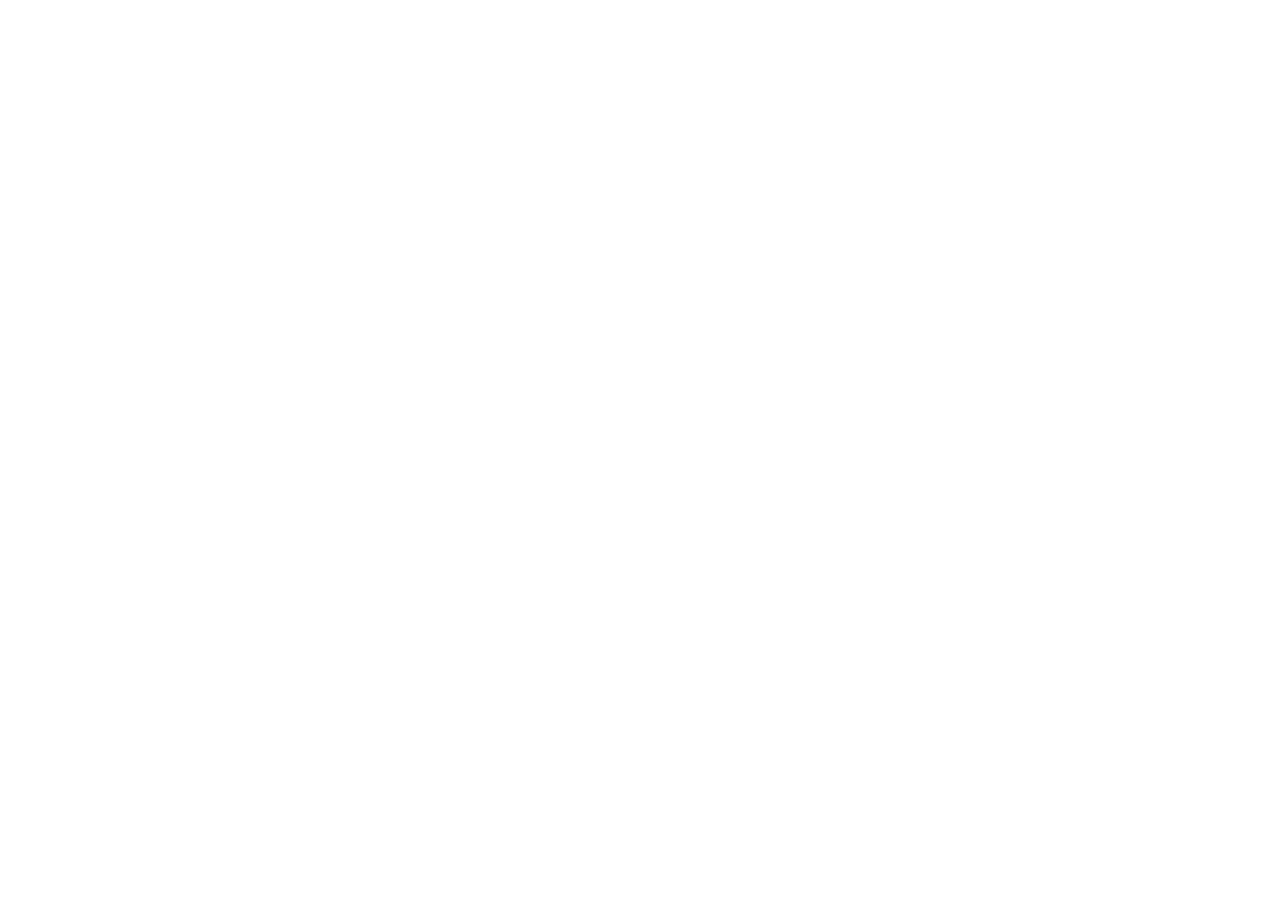
==== index.html @ 8d6435ec "First Commit" ====
<!DOCTYPE html>
<html lang="en">
<head>
    <meta charset="UTF-8">
    <meta name="viewport" content="width=device-width, initial-scale=1.0">
    <title>Document</title>
</head>
<body>
    
</body>
</html>
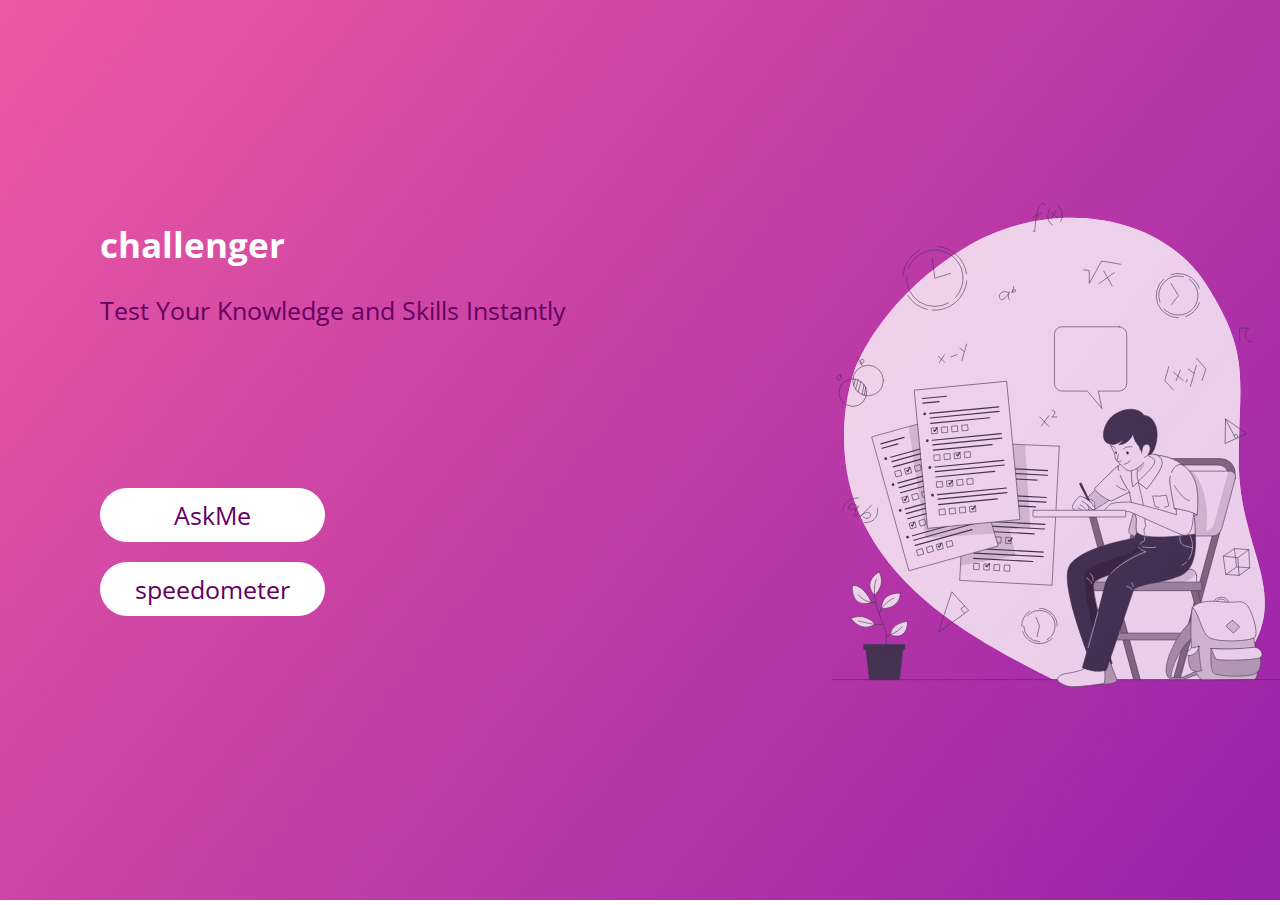
==== commit 1b52bba3: "adding header section" ====
--- a/index.html
+++ b/index.html
@@ -4,8 +4,25 @@
     <meta charset="UTF-8">
     <meta name="viewport" content="width=device-width, initial-scale=1.0">
     <title>Document</title>
+    <link href="https://fonts.googleapis.com/css2?family=Open+Sans:ital,wght@0,300;0,400;0,600;0,700;0,800;1,300;1,400;1,600;1,700;1,800&display=swap" rel="stylesheet">
+    <link rel="stylesheet" href="css/style.css">
 </head>
 <body>
-    
+    <header>
+        <div class="main">
+            <img class="bg_header" src="img/bg-header.jpg" alt="no image" width="100%">  
+            <img class="bg_over_header" src="img/bg-header-over.svg" alt="no image" width="35%">  
+            
+            <div class="title">
+                <h1>challenger</h1>
+                <p>Test Your Knowledge and Skills Instantly</p>
+            </div>
+
+            <div class="buttons">
+                <a href="#">AskMe</a>
+                <a href="#">speedometer</a>
+            </div>
+        </div>
+    </header>
 </body>
 </html>--- a/css/style.css
+++ b/css/style.css
@@ -0,0 +1,53 @@
+body{
+    font-family: 'Open Sans', sans-serif;
+    margin: 0;
+    padding: 0;
+}
+
+header .main{
+    height: 100vh;
+}
+
+.bg_header{
+    height: 100vh;
+}
+
+.bg_over_header{
+    position: absolute;
+    right: 0px;
+    top: 22.5%;
+}
+
+.title{
+    position: absolute;
+    left: 100px;
+    top: 22%;
+}
+
+.title h1{
+    font-size: 35px;
+    color: #fff;
+}
+
+.title p{
+    font-size: 25px;
+    color: #650061;
+}
+
+.buttons{
+    position: absolute;
+    left: 100px;
+    top: 52%;
+}
+
+.buttons a{
+    text-decoration: none;
+    color: #650061;
+    background-color: #fff;
+    border-radius: 30px;
+    margin: 20px 0px 15px 0px;
+    padding: 10px 35px;
+    display: block;
+    text-align: center;
+    font-size: 25px;
+}
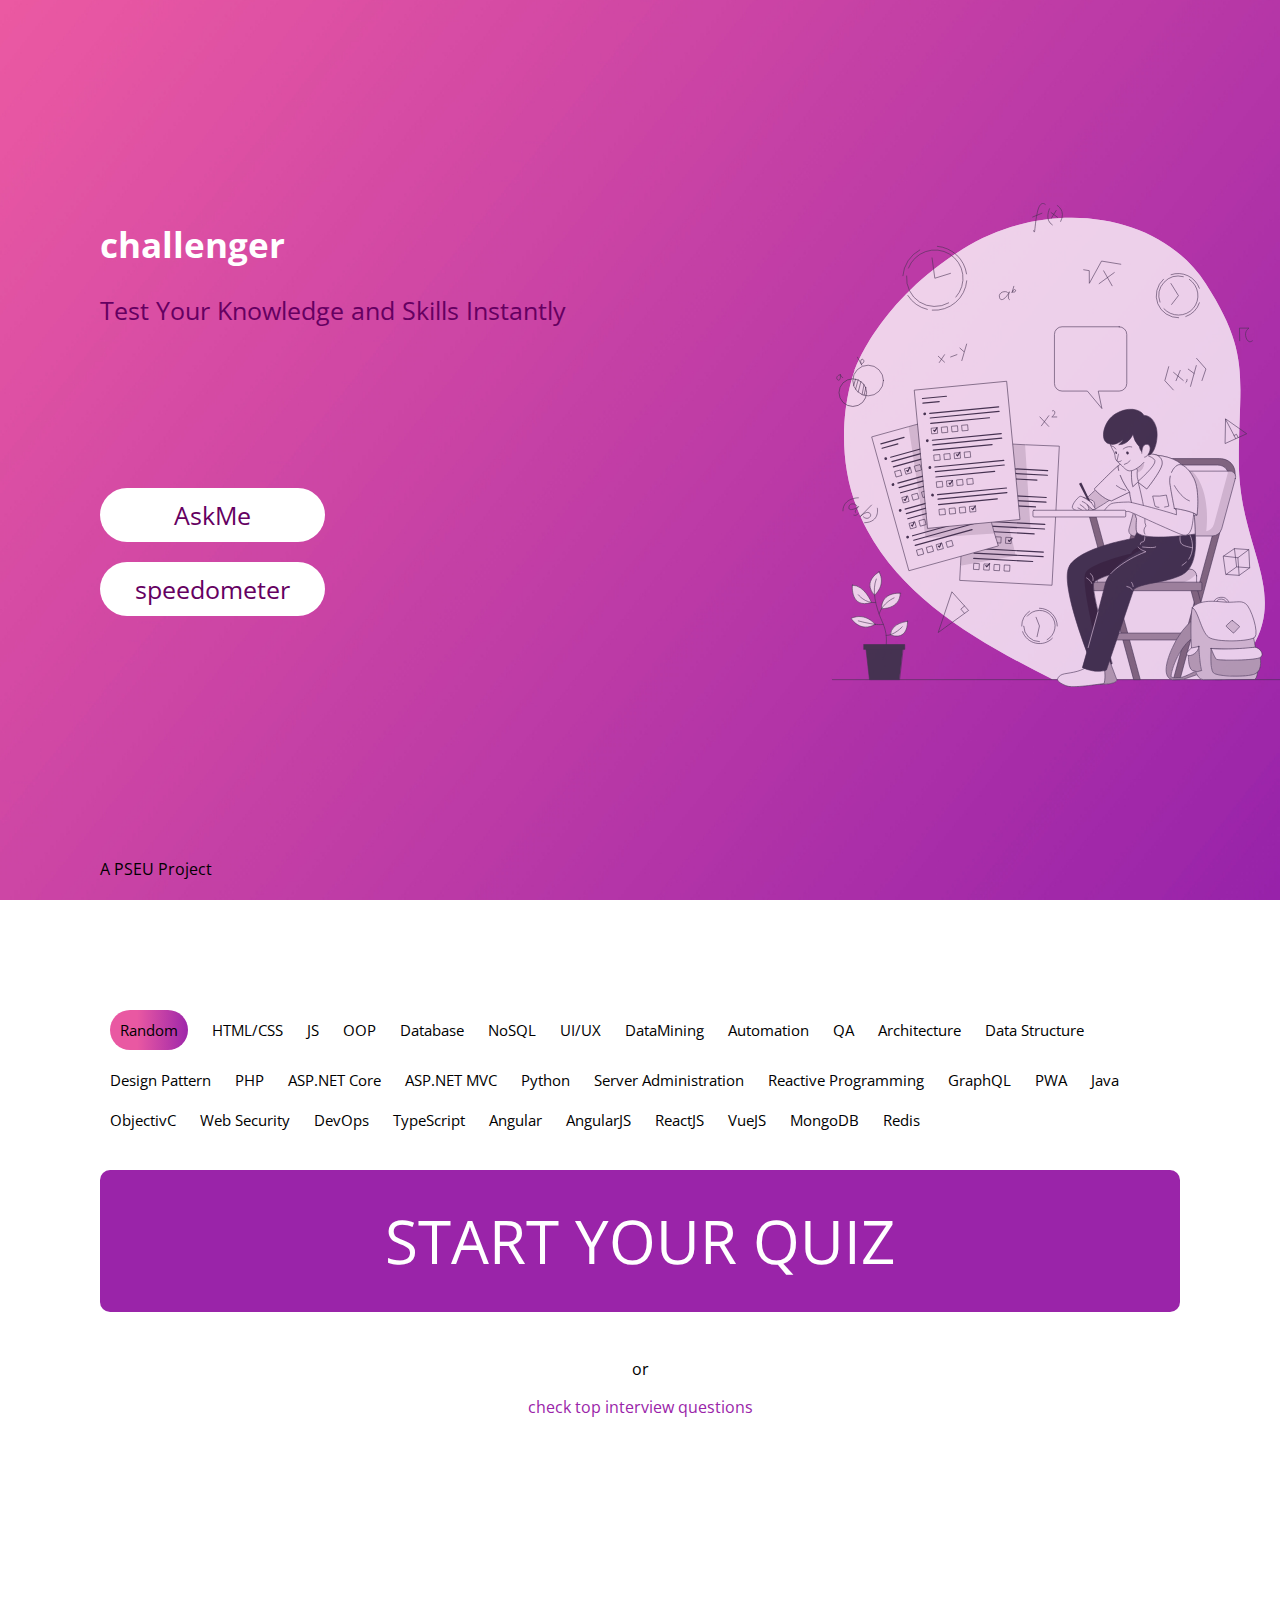
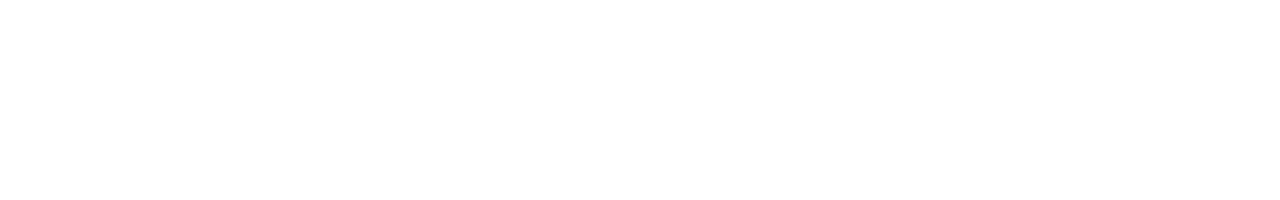
==== commit 4f68857a: "adding second section" ====
--- a/index.html
+++ b/index.html
@@ -22,7 +22,55 @@
                 <a href="#">AskMe</a>
                 <a href="#">speedometer</a>
             </div>
+            <span id="span">A PSEU Project</span>
         </div>
     </header>
+    
+    <section>
+        <div class="section1">
+            <div class="click_button">
+                <a id="random" href="">Random</a>
+                <a href="">HTML/CSS</a>
+                <a href="">JS</a>
+                <a href="">OOP</a>
+                <a href="">Database</a>
+                <a href="">NoSQL</a>
+                <a href="">UI/UX</a>
+                <a href="">DataMining</a>
+                <a href="">Automation</a>
+                <a href="">QA</a>
+                <a href="">Architecture</a>
+                <a href="">Data Structure</a>
+                <a href="">Design Pattern</a>
+                <a href="">PHP</a>
+                <a href="">ASP.NET Core</a>
+                <a href="">ASP.NET MVC</a>
+                <a href="">Python</a>
+                <a href="">Server Administration</a>
+                <a href="">Reactive Programming</a>
+                <a href="">GraphQL</a>
+                <a href="">PWA</a>
+                <a href="">Java</a>
+                <a href="">ObjectivC</a>
+                <a href="">Web Security</a>
+                <a href="">DevOps</a>
+                <a href="">TypeScript</a>
+                <a href="">Angular</a>
+                <a href="">AngularJS</a>
+                <a href="">ReactJS</a>
+                <a href="">VueJS</a>
+                <a href="">MongoDB</a>
+                <a href="">Redis</a>
+            </div>
+            <div class="start_button">
+                <a href="">start your quiz</a>
+            </div>
+            <div class="check_button">
+                <p>or</p>
+                <a href="">check top interview questions</a>
+            </div>
+        </div>
+    </section>
+
 </body>
 </html>--- a/css/style.css
+++ b/css/style.css
@@ -4,7 +4,7 @@
     padding: 0;
 }
 
-header .main{
+header{
     height: 100vh;
 }
 
@@ -50,4 +50,65 @@
     display: block;
     text-align: center;
     font-size: 25px;
+    transition: 0.5s;
 }
+
+.buttons a:hover{
+    color: #fff;
+    background-color: #650061;
+}
+
+#span{
+    position: absolute;
+    left: 100px;
+    bottom: 20px;
+}
+
+section{
+    height: 100vh;
+}
+.section1{
+    padding: 100px;
+}
+
+#random{
+    background: #E958A2;
+    background: linear-gradient(90deg, rgba(233,88,162,1) 35%, rgba(158,39,170,1) 100%);
+    padding: 10px;
+    border-radius: 30px;
+}
+
+.click_button a{
+    display: inline-block;
+    text-decoration: none;
+    color: #000;
+    margin: 10px 10px 10px 10px;
+    font-size: 15px;
+    transition: 0.4s;
+}
+
+.start_button{
+    padding: 30px 0px 30px 0px;
+}
+
+.start_button a{
+    text-decoration: none;
+    background-color: #9A24A9;
+    color: #fff;
+    border-radius: 10px;
+    display: block;
+    text-align: center;
+    padding: 30px 0px 30px 0px;
+    text-transform: uppercase;
+    font-size: 60px;
+    transition: 0.4s;
+}
+
+.check_button{
+    text-align: center;
+}
+
+.check_button a{
+    color: #9A24A9;
+    text-decoration: none;
+}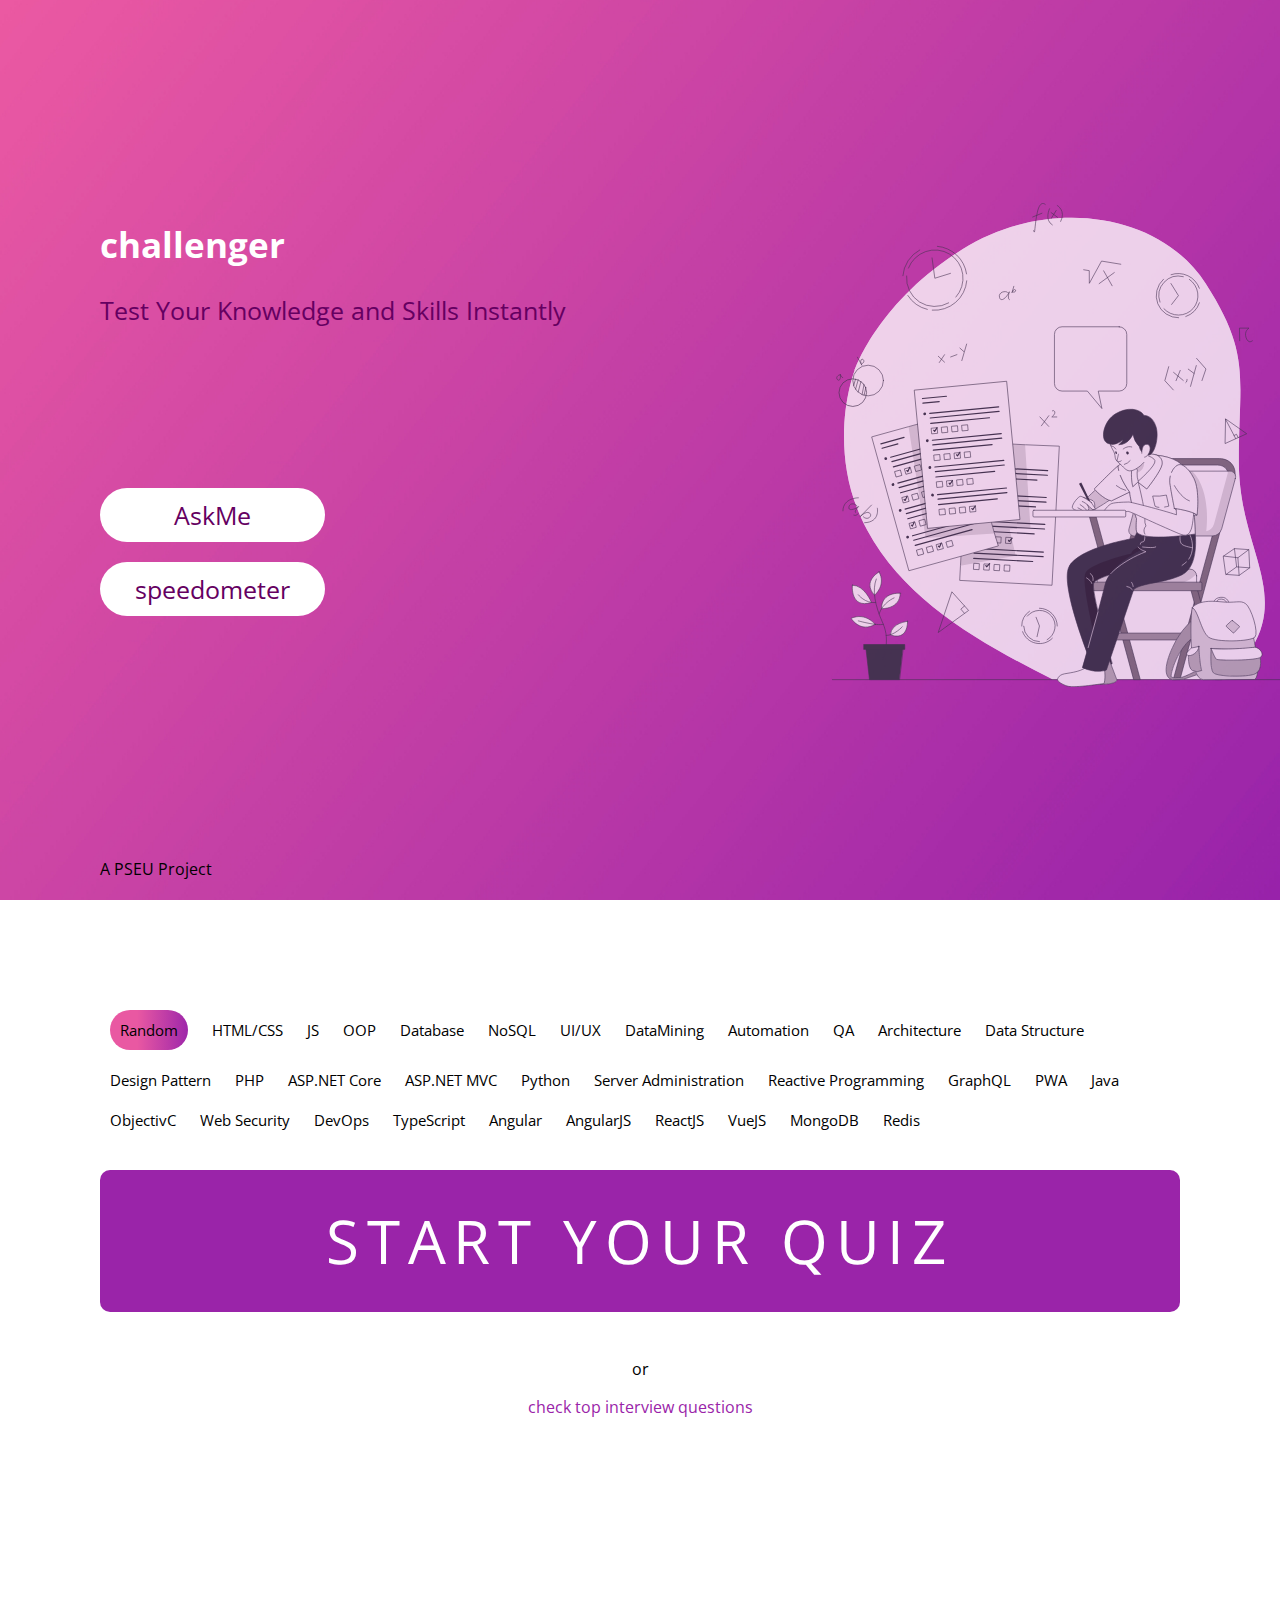
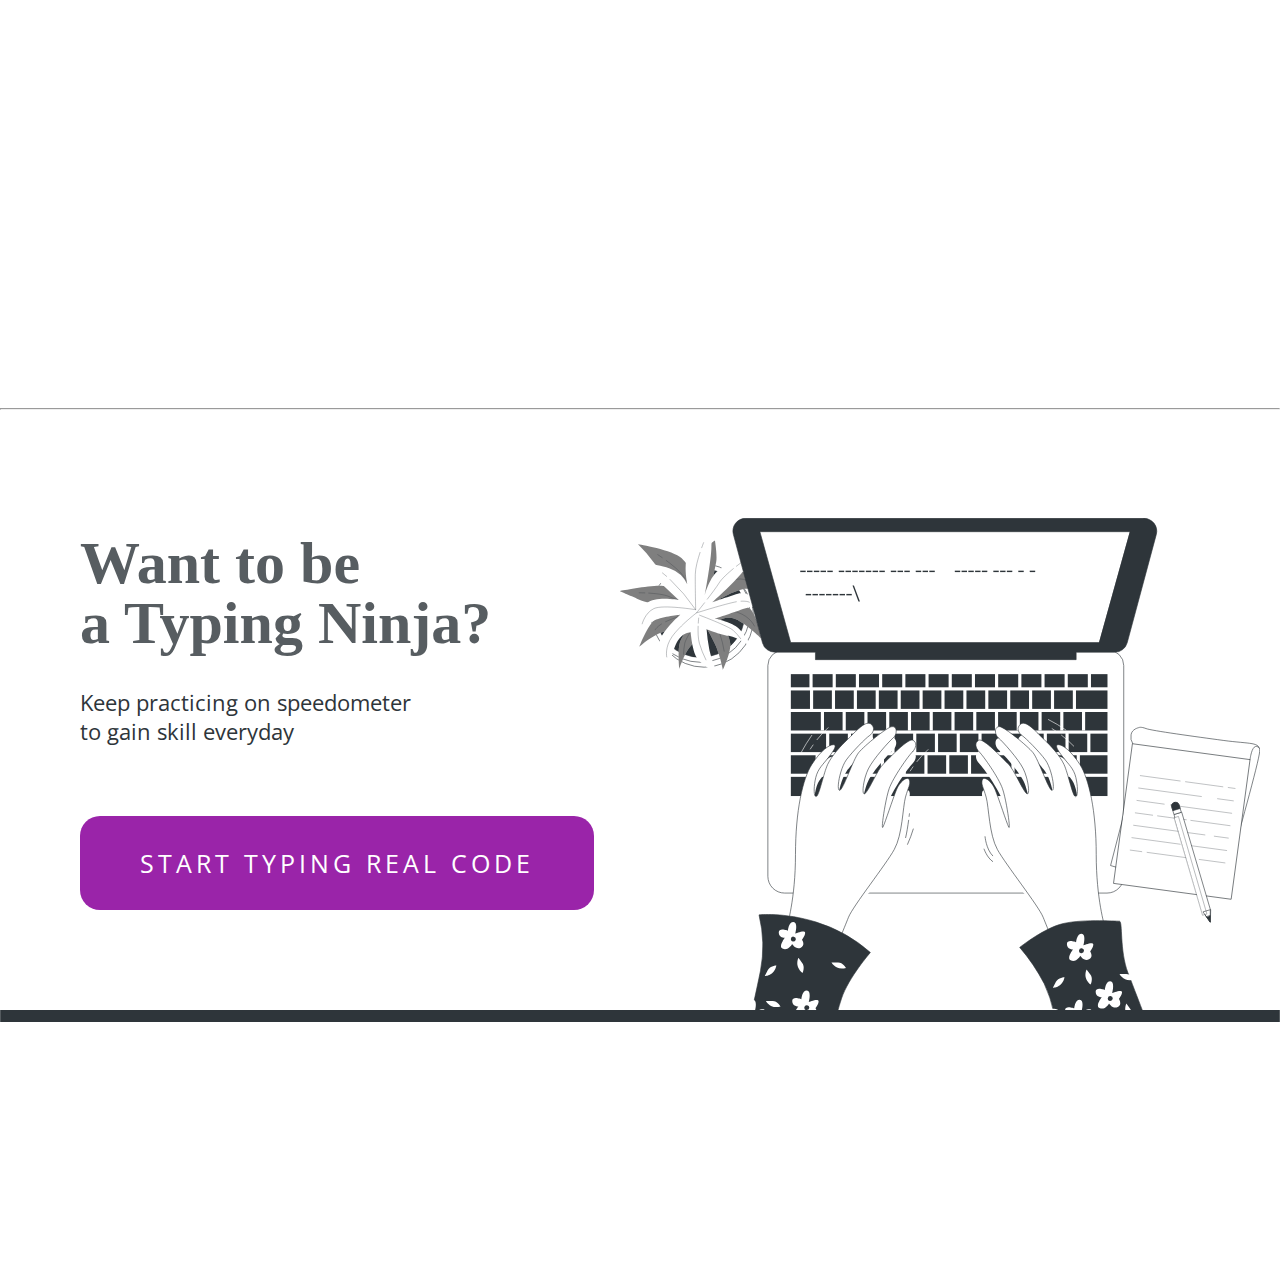
==== commit 026a2b74: "adding section 2" ====
--- a/index.html
+++ b/index.html
@@ -19,15 +19,15 @@
             </div>
 
             <div class="buttons">
-                <a href="#">AskMe</a>
-                <a href="#">speedometer</a>
+                <a href="#section1">AskMe</a>
+                <a href="#section2">speedometer</a>
             </div>
             <span id="span">A PSEU Project</span>
         </div>
     </header>
     
     <section>
-        <div class="section1">
+        <div class="section1" id="section1">
             <div class="click_button">
                 <a id="random" href="">Random</a>
                 <a href="">HTML/CSS</a>
@@ -72,5 +72,26 @@
         </div>
     </section>
 
+    <hr>
+    
+    <section>
+        <div class="section2" id="section2">
+            <img class="img_section2" src="./img/img-section2.svg" alt="no image found" width="50%">
+            <div class="text">
+                <div class="title_section2">
+                    <p>Want to be</p>
+                    <p>a Typing Ninja?</p>
+                </div>
+                <div class="paragraph">
+                    <p>Keep practicing on speedometer</p>
+                    <p>to gain skill everyday</p>
+                </div>
+                <div class="botton_section2">
+                    <a href="">start typing real code</a>
+                </div>
+            </div>
+            <img class="bg_down" src="./img/Rectangle.svg" alt="no image found" width="100%">
+        </div>
+    </section>
 </body>
 </html>--- a/css/style.css
+++ b/css/style.css
@@ -2,6 +2,10 @@
     font-family: 'Open Sans', sans-serif;
     margin: 0;
     padding: 0;
+}
+
+html{
+    scroll-behavior: smooth;
 }
 
 header{
@@ -64,10 +68,8 @@
     bottom: 20px;
 }
 
-section{
+.section1{
     height: 100vh;
-}
-.section1{
     padding: 100px;
 }
 
@@ -102,6 +104,7 @@
     text-transform: uppercase;
     font-size: 60px;
     transition: 0.4s;
+    letter-spacing: 7.9px;
 }
 
 .check_button{
@@ -111,4 +114,64 @@
 .check_button a{
     color: #9A24A9;
     text-decoration: none;
+}
+
+.section2{
+    height: 85vh;
+    padding: 100px 0px 0px 0px;
+}
+
+.img_section2{
+    float: right;
+    padding-right: 20px;
+    margin-bottom: -22px;
+}
+
+.text{
+    float: left;
+    padding-left: 80px;
+}
+
+.title_section2 p{
+    font: normal normal bold 85px/90px Sitka Display;
+    color: #2E353A;
+    font-size: 60px;
+    padding: 0;
+    margin: 0px 0px -30px 0px;
+    opacity: 0.8;
+}
+
+.title_section2 h1{
+    font: normal normal bold 85px/90px Sitka Display;
+    color: #2E353A;
+    font-size: 60px;
+    padding: 0;
+    /* margin: 0px 0px -10px 0px; */
+    opacity: 0.8;
+}
+
+.paragraph{
+    margin-top: 50px;
+}
+.paragraph p{
+    color: #2E353A;
+    padding: 0;
+    margin: 0;
+    font-size: 21.5px;
+}
+
+.botton_section2{
+    margin-top: 100px;   
+}
+
+.botton_section2 a{
+    text-decoration: none;
+    background-color: #9A24A9;
+    color: #fff;
+    border-radius: 20px;
+    padding: 30px 60px;
+    text-transform: uppercase;
+    font-size: 25px;
+    transition: 0.4s;
+    letter-spacing: 4px;
 }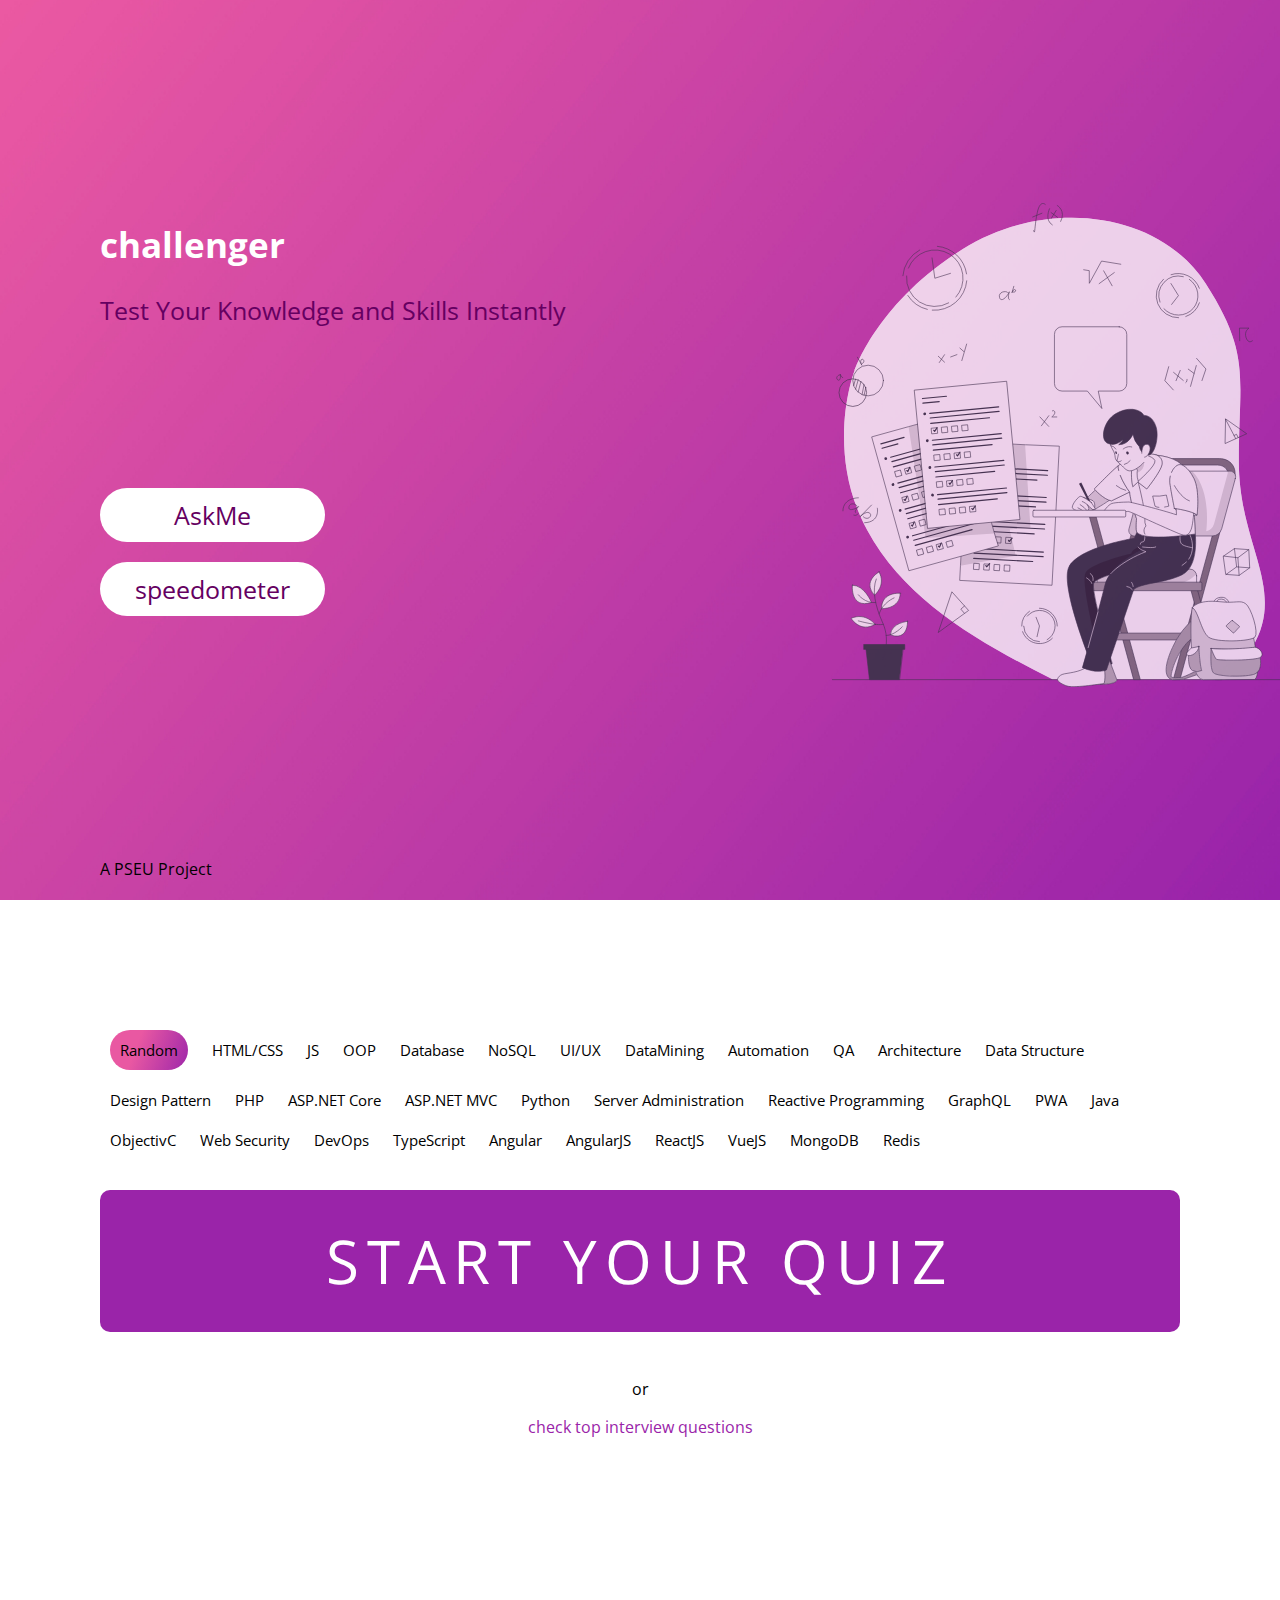
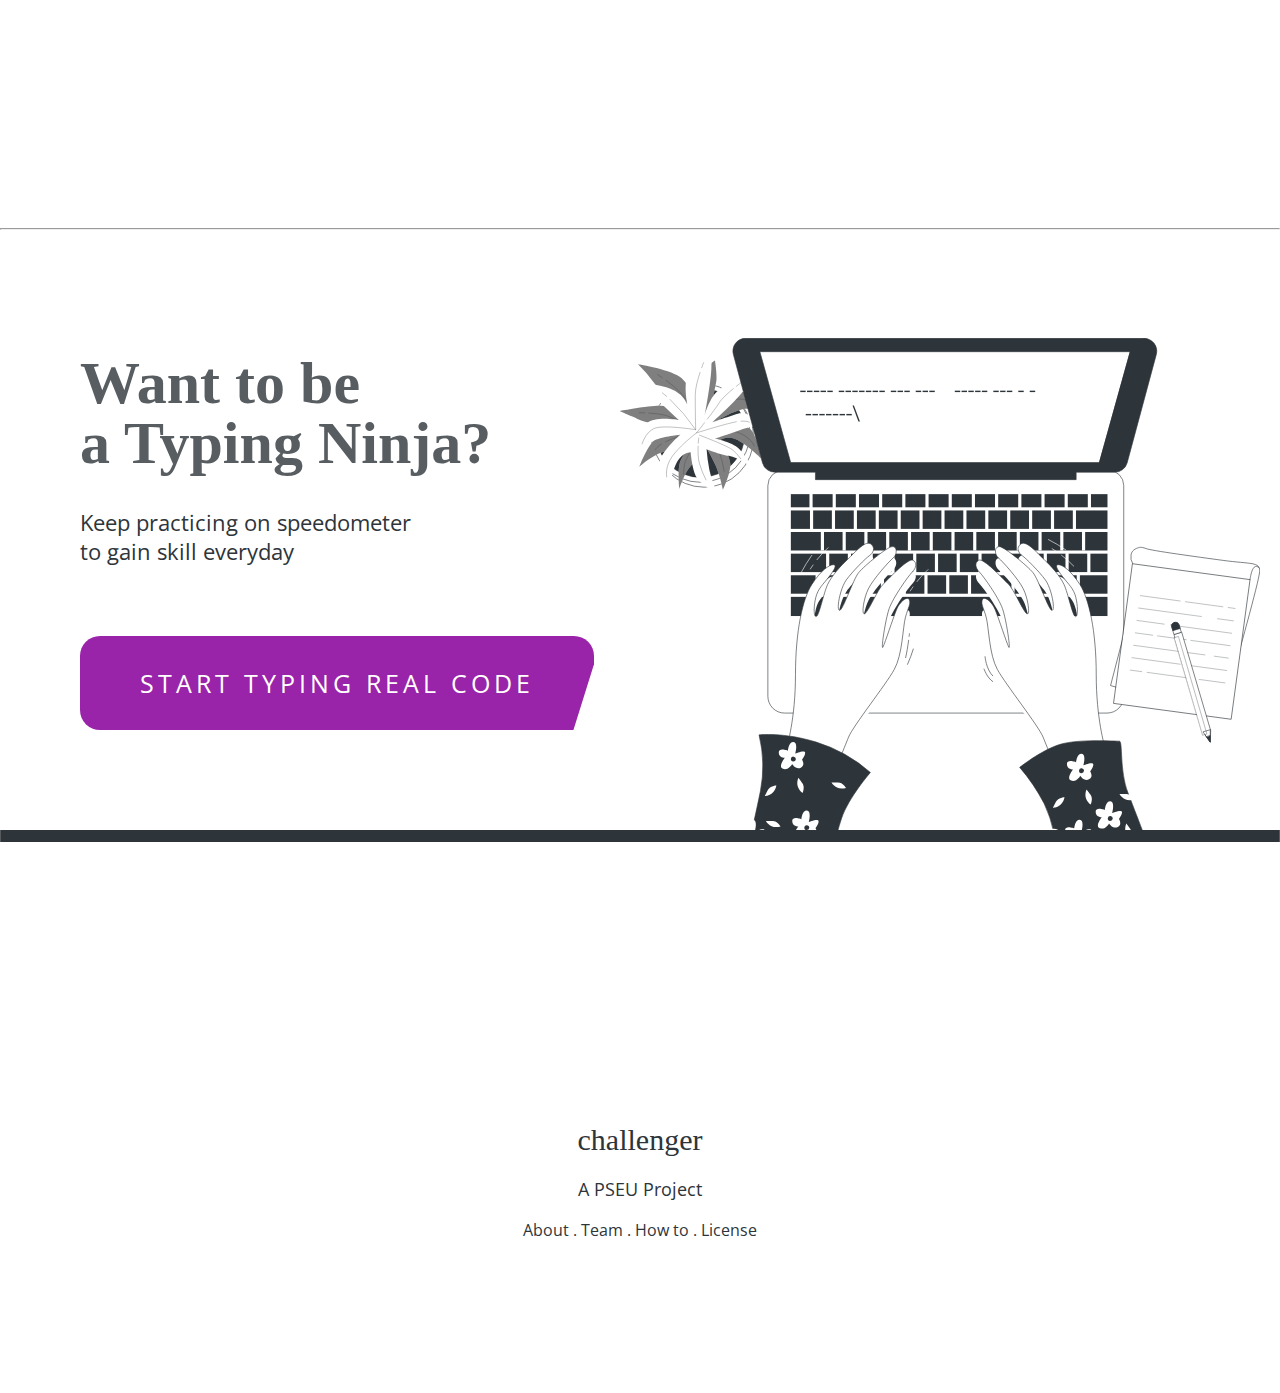
==== commit 7213a174: "adding the footer finally" ====
--- a/index.html
+++ b/index.html
@@ -93,5 +93,14 @@
             <img class="bg_down" src="./img/Rectangle.svg" alt="no image found" width="100%">
         </div>
     </section>
+
+    <footer>
+        <h1>challenger</h1>
+        <p>A PSEU Project</p>
+        <a href="">About .</a>
+        <a href="">Team .</a>
+        <a href="">How to .</a>
+        <a href="">License</a>
+    </footer>
 </body>
 </html>--- a/css/style.css
+++ b/css/style.css
@@ -69,13 +69,14 @@
 }
 
 .section1{
-    height: 100vh;
-    padding: 100px;
+    height: 100vh;  /*change this for 80vh*/   
+    padding: 120px 100px 100px 100px;
+    margin: 0px 0px -200px 0px;  /*you have to deactivate this one because it's designed for my screen */
 }
 
 #random{
     background: #E958A2;
-    background: linear-gradient(90deg, rgba(233,88,162,1) 35%, rgba(158,39,170,1) 100%);
+    background: linear-gradient(111deg, rgba(233,88,162,1) 35%, rgba(158,39,170,1) 100%);
     padding: 10px;
     border-radius: 30px;
 }
@@ -134,19 +135,21 @@
 
 .title_section2 p{
     font: normal normal bold 85px/90px Sitka Display;
+    font-weight: bold;
     color: #2E353A;
     font-size: 60px;
     padding: 0;
-    margin: 0px 0px -30px 0px;
+    margin: 0px 0px -30px 0px; /*for the space between the title*/
     opacity: 0.8;
 }
 
 .title_section2 h1{
     font: normal normal bold 85px/90px Sitka Display;
+    font-weight: bold;
     color: #2E353A;
     font-size: 60px;
     padding: 0;
-    /* margin: 0px 0px -10px 0px; */
+    /* margin: 0px 0px -10px 0px; */  
     opacity: 0.8;
 }
 
@@ -174,4 +177,26 @@
     font-size: 25px;
     transition: 0.4s;
     letter-spacing: 4px;
+    clip-path: polygon(0 0, 100% 0, 100% 30%, 96% 100%, 0 100%);
+}
+
+footer{
+    height: 30vh;
+    text-align: center;
+    color: #2E353A;
+}
+
+footer h1{
+    font-family: Sitka Display;
+    font-size: 30px;
+    font-weight: 50;
+}
+
+footer p{
+    font-size: 18px;
+}
+
+footer a{
+    text-decoration: none;
+    color: #2E353A;
 }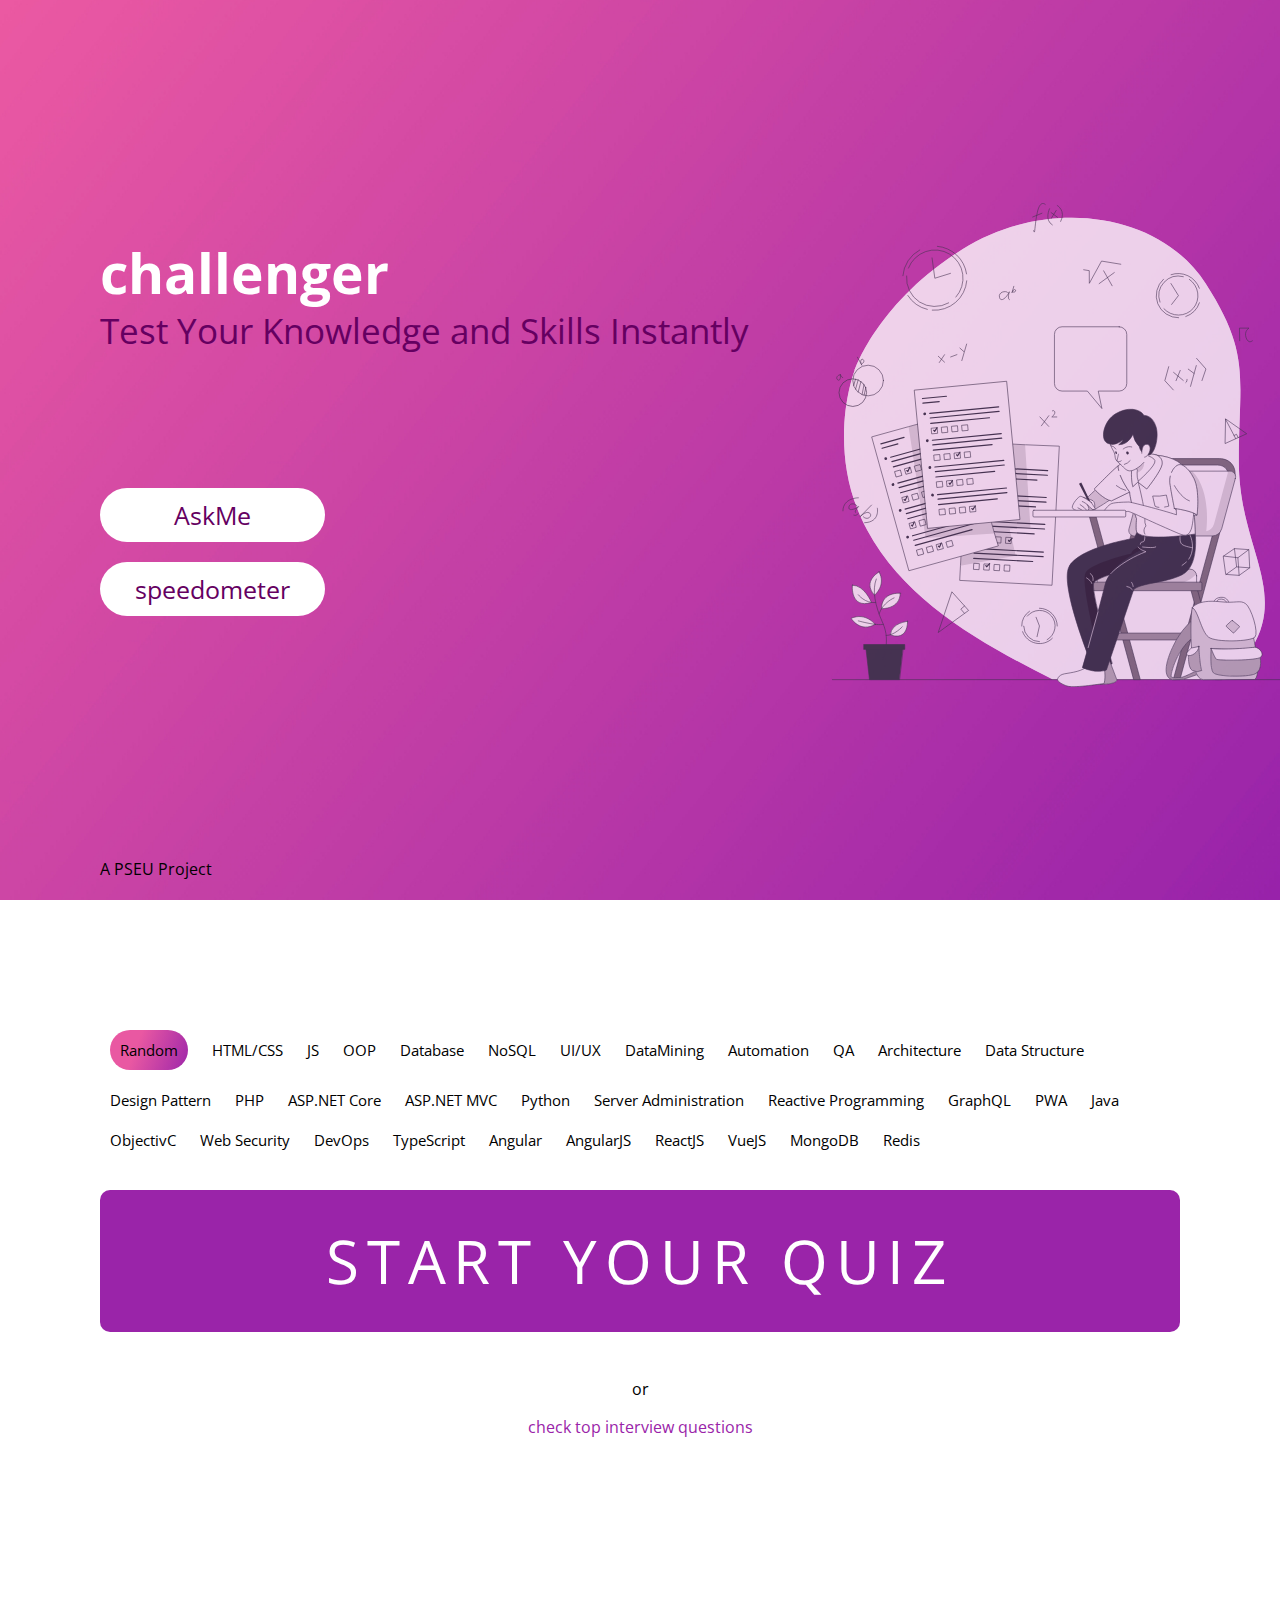
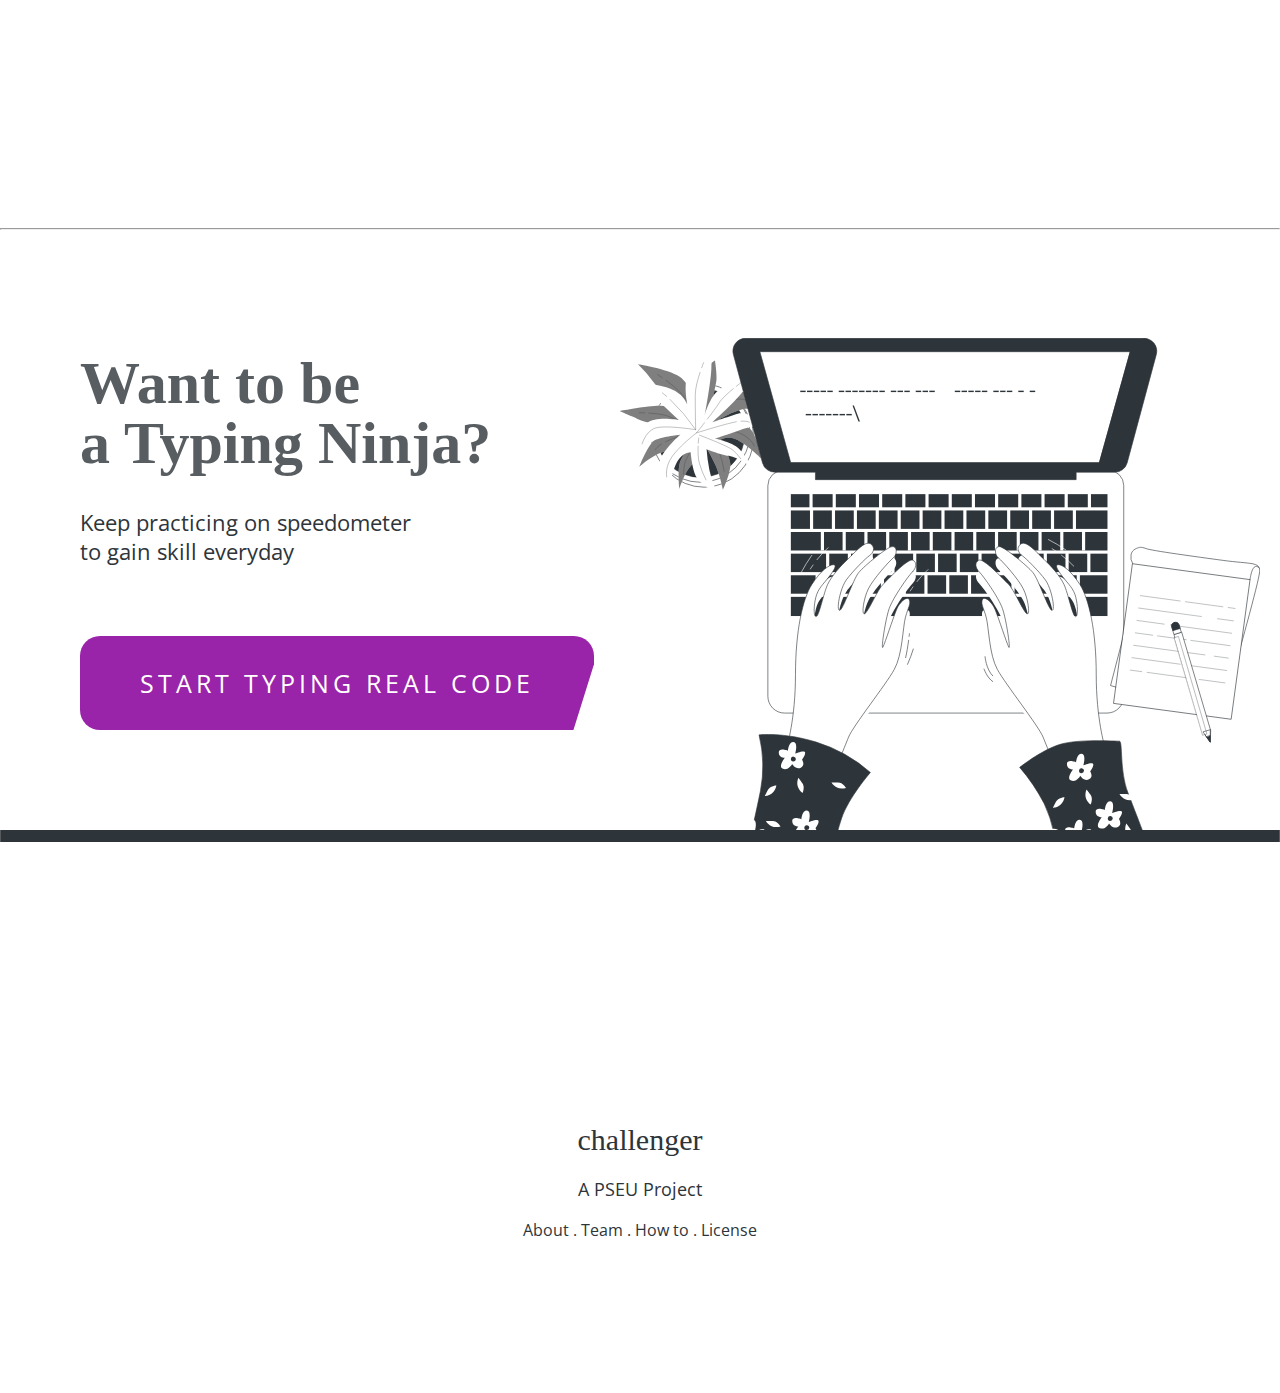
==== commit f8751eb9: "Finishing the design" ====
--- a/index.html
+++ b/index.html
@@ -1,18 +1,22 @@
 <!DOCTYPE html>
 <html lang="en">
+
 <head>
     <meta charset="UTF-8">
     <meta name="viewport" content="width=device-width, initial-scale=1.0">
     <title>Document</title>
-    <link href="https://fonts.googleapis.com/css2?family=Open+Sans:ital,wght@0,300;0,400;0,600;0,700;0,800;1,300;1,400;1,600;1,700;1,800&display=swap" rel="stylesheet">
+    <link
+        href="https://fonts.googleapis.com/css2?family=Open+Sans:ital,wght@0,300;0,400;0,600;0,700;0,800;1,300;1,400;1,600;1,700;1,800&display=swap"
+        rel="stylesheet">
     <link rel="stylesheet" href="css/style.css">
 </head>
+
 <body>
     <header>
         <div class="main">
-            <img class="bg_header" src="img/bg-header.jpg" alt="no image" width="100%">  
-            <img class="bg_over_header" src="img/bg-header-over.svg" alt="no image" width="35%">  
-            
+            <img class="bg_header" src="img/bg-header.jpg" alt="no image" width="100%">
+            <img class="bg_over_header" src="img/bg-header-over.svg" alt="no image" width="35%">
+
             <div class="title">
                 <h1>challenger</h1>
                 <p>Test Your Knowledge and Skills Instantly</p>
@@ -25,7 +29,7 @@
             <span id="span">A PSEU Project</span>
         </div>
     </header>
-    
+
     <section>
         <div class="section1" id="section1">
             <div class="click_button">
@@ -73,7 +77,7 @@
     </section>
 
     <hr>
-    
+
     <section>
         <div class="section2" id="section2">
             <img class="img_section2" src="./img/img-section2.svg" alt="no image found" width="50%">
@@ -103,4 +107,5 @@
         <a href="">License</a>
     </footer>
 </body>
+
 </html>--- a/css/style.css
+++ b/css/style.css
@@ -1,50 +1,51 @@
-body{
+body {
     font-family: 'Open Sans', sans-serif;
     margin: 0;
     padding: 0;
 }
 
-html{
+html {
     scroll-behavior: smooth;
 }
 
-header{
+header {
     height: 100vh;
 }
 
-.bg_header{
+.bg_header {
     height: 100vh;
 }
 
-.bg_over_header{
+.bg_over_header {
     position: absolute;
     right: 0px;
     top: 22.5%;
 }
 
-.title{
+.title {
     position: absolute;
     left: 100px;
     top: 22%;
 }
 
-.title h1{
+.title h1 {
+    font-size: 55px;
+    color: #fff;
+}
+
+.title p {
     font-size: 35px;
-    color: #fff;
-}
-
-.title p{
-    font-size: 25px;
     color: #650061;
-}
-
-.buttons{
+    margin-top: -40px;
+}
+
+.buttons {
     position: absolute;
     left: 100px;
     top: 52%;
 }
 
-.buttons a{
+.buttons a {
     text-decoration: none;
     color: #650061;
     background-color: #fff;
@@ -57,31 +58,31 @@
     transition: 0.5s;
 }
 
-.buttons a:hover{
+.buttons a:hover {
     color: #fff;
     background-color: #650061;
 }
 
-#span{
+#span {
     position: absolute;
     left: 100px;
     bottom: 20px;
 }
 
-.section1{
+.section1 {
     height: 100vh;  /*change this for 80vh*/   
     padding: 120px 100px 100px 100px;
     margin: 0px 0px -200px 0px;  /*you have to deactivate this one because it's designed for my screen */
 }
 
-#random{
+#random {
     background: #E958A2;
     background: linear-gradient(111deg, rgba(233,88,162,1) 35%, rgba(158,39,170,1) 100%);
     padding: 10px;
     border-radius: 30px;
 }
 
-.click_button a{
+.click_button a {
     display: inline-block;
     text-decoration: none;
     color: #000;
@@ -90,11 +91,11 @@
     transition: 0.4s;
 }
 
-.start_button{
+.start_button {
     padding: 30px 0px 30px 0px;
 }
 
-.start_button a{
+.start_button a {
     text-decoration: none;
     background-color: #9A24A9;
     color: #fff;
@@ -108,32 +109,32 @@
     letter-spacing: 7.9px;
 }
 
-.check_button{
-    text-align: center;
-}
-
-.check_button a{
+.check_button {
+    text-align: center;
+}
+
+.check_button a {
     color: #9A24A9;
     text-decoration: none;
 }
 
-.section2{
+.section2 {
     height: 85vh;
     padding: 100px 0px 0px 0px;
 }
 
-.img_section2{
+.img_section2 {
     float: right;
     padding-right: 20px;
     margin-bottom: -22px;
 }
 
-.text{
+.text {
     float: left;
     padding-left: 80px;
 }
 
-.title_section2 p{
+.title_section2 p {
     font: normal normal bold 85px/90px Sitka Display;
     font-weight: bold;
     color: #2E353A;
@@ -143,7 +144,7 @@
     opacity: 0.8;
 }
 
-.title_section2 h1{
+.title_section2 h1 {
     font: normal normal bold 85px/90px Sitka Display;
     font-weight: bold;
     color: #2E353A;
@@ -153,21 +154,21 @@
     opacity: 0.8;
 }
 
-.paragraph{
+.paragraph {
     margin-top: 50px;
 }
-.paragraph p{
+.paragraph p {
     color: #2E353A;
     padding: 0;
     margin: 0;
     font-size: 21.5px;
 }
 
-.botton_section2{
+.botton_section2 {
     margin-top: 100px;   
 }
 
-.botton_section2 a{
+.botton_section2 a {
     text-decoration: none;
     background-color: #9A24A9;
     color: #fff;
@@ -180,23 +181,23 @@
     clip-path: polygon(0 0, 100% 0, 100% 30%, 96% 100%, 0 100%);
 }
 
-footer{
+footer {
     height: 30vh;
     text-align: center;
     color: #2E353A;
 }
 
-footer h1{
+footer h1 {
     font-family: Sitka Display;
     font-size: 30px;
     font-weight: 50;
 }
 
-footer p{
+footer p {
     font-size: 18px;
 }
 
-footer a{
+footer a {
     text-decoration: none;
     color: #2E353A;
 }